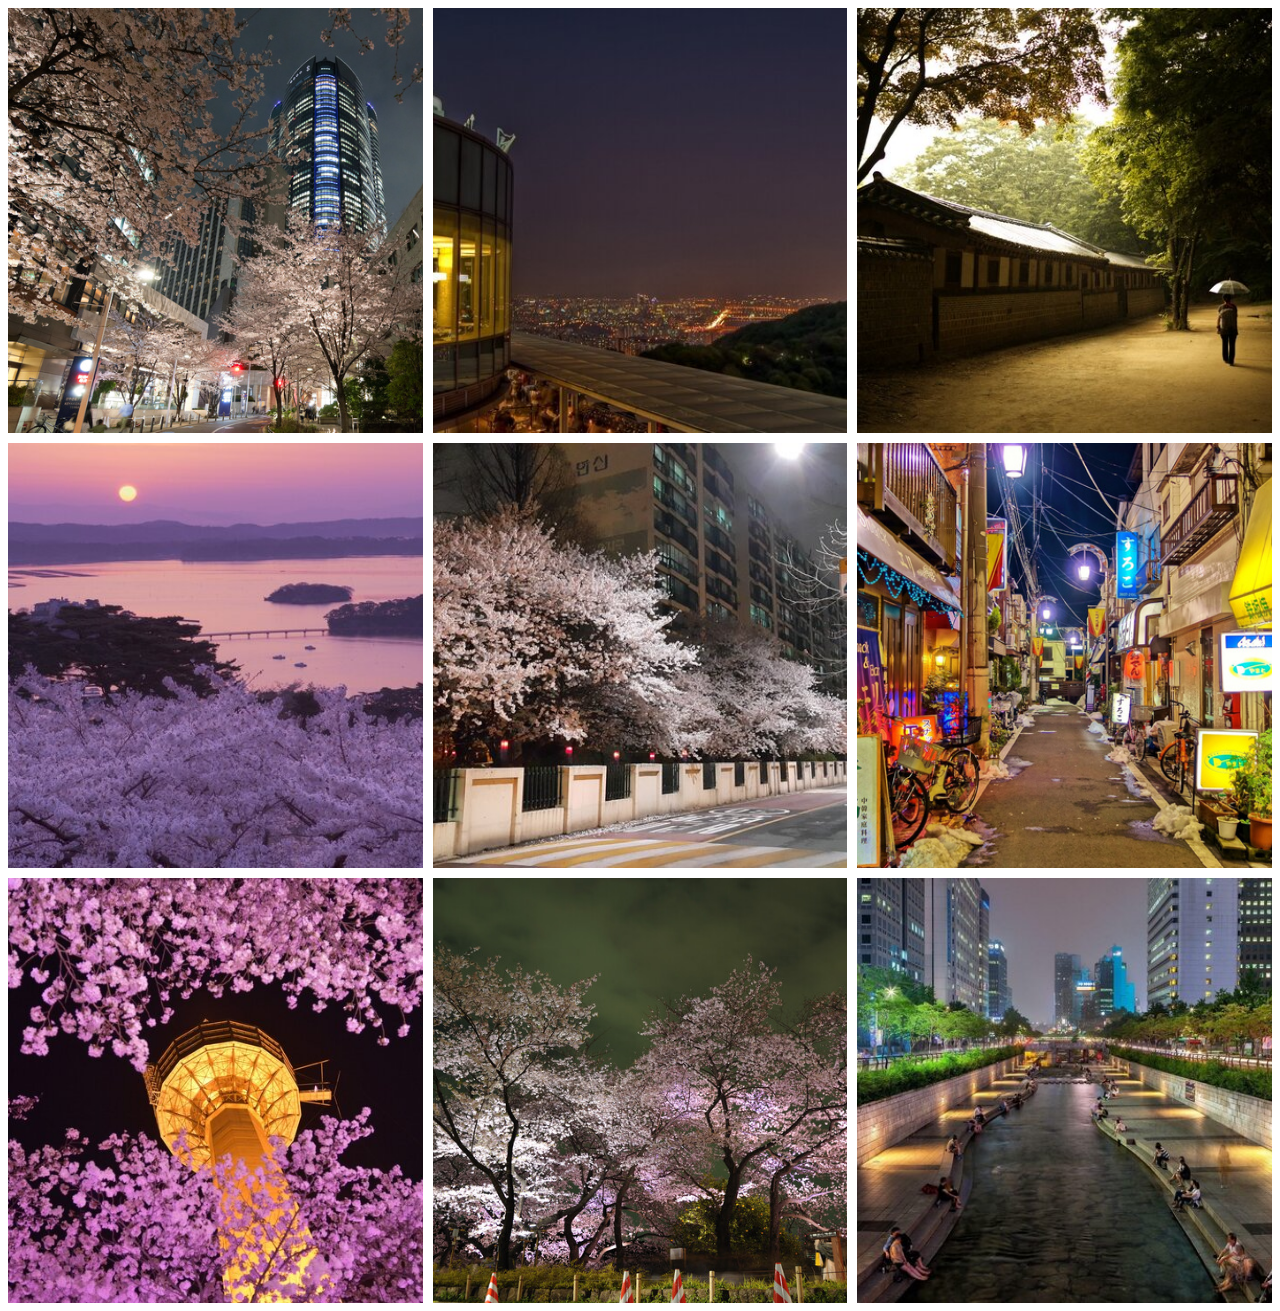
==== index.html @ 5642371b "changes" ====
<!DOCTYPE html>
<html lang="en">
<head>
    <meta charset="UTF-8">
    <meta name="viewport" content="width=device-width, initial-scale=1.0">
    <link rel="stylesheet" href="./css/style.css">
    <!-- lightbox css -->
    <link rel="stylesheet" href="basicLightbox.min.css">
    <title>Gallery</title>
</head>
<body>
    <ul class="gallery"></ul>
    <!-- lightbox js -->
    <script src="basicLightbox.min.js"></script>
    <!-- My script file -->
    <script src="js/index.js"></script>
</body>
</html>
---- css/style.css ----
.gallery {
    display: flex;
    flex-wrap: wrap;
    gap: 10px;
    padding: 0;
    margin: 0;
    list-style: none;
}
.gallery-item {
    flex: 1 0 calc(33.33% - 10px); /* Кожен елемент займає третину ширини */
}
.gallery img {
    width: 100%; 
    height: 425px; 
    object-fit: cover; 
    display: block;
}
---- basicLightbox.min.css ----
.basicLightbox{position:fixed;display:flex;justify-content:center;align-items:center;top:0;left:0;width:100%;height:100vh;background:rgba(0,0,0,.8);opacity:.01;transition:opacity .4s ease;z-index:1000;will-change:opacity}.basicLightbox--visible{opacity:1}.basicLightbox__placeholder{max-width:100%;transform:scale(.9);transition:transform .4s ease;z-index:1;will-change:transform}.basicLightbox__placeholder>iframe:first-child:last-child,.basicLightbox__placeholder>img:first-child:last-child,.basicLightbox__placeholder>video:first-child:last-child{display:block;position:absolute;top:0;right:0;bottom:0;left:0;margin:auto;max-width:95%;max-height:95%}.basicLightbox__placeholder>iframe:first-child:last-child,.basicLightbox__placeholder>video:first-child:last-child{pointer-events:auto}.basicLightbox__placeholder>img:first-child:last-child,.basicLightbox__placeholder>video:first-child:last-child{width:auto;height:auto}.basicLightbox--iframe .basicLightbox__placeholder,.basicLightbox--img .basicLightbox__placeholder,.basicLightbox--video .basicLightbox__placeholder{width:100%;height:100%;pointer-events:none}.basicLightbox--visible .basicLightbox__placeholder{transform:scale(1)}
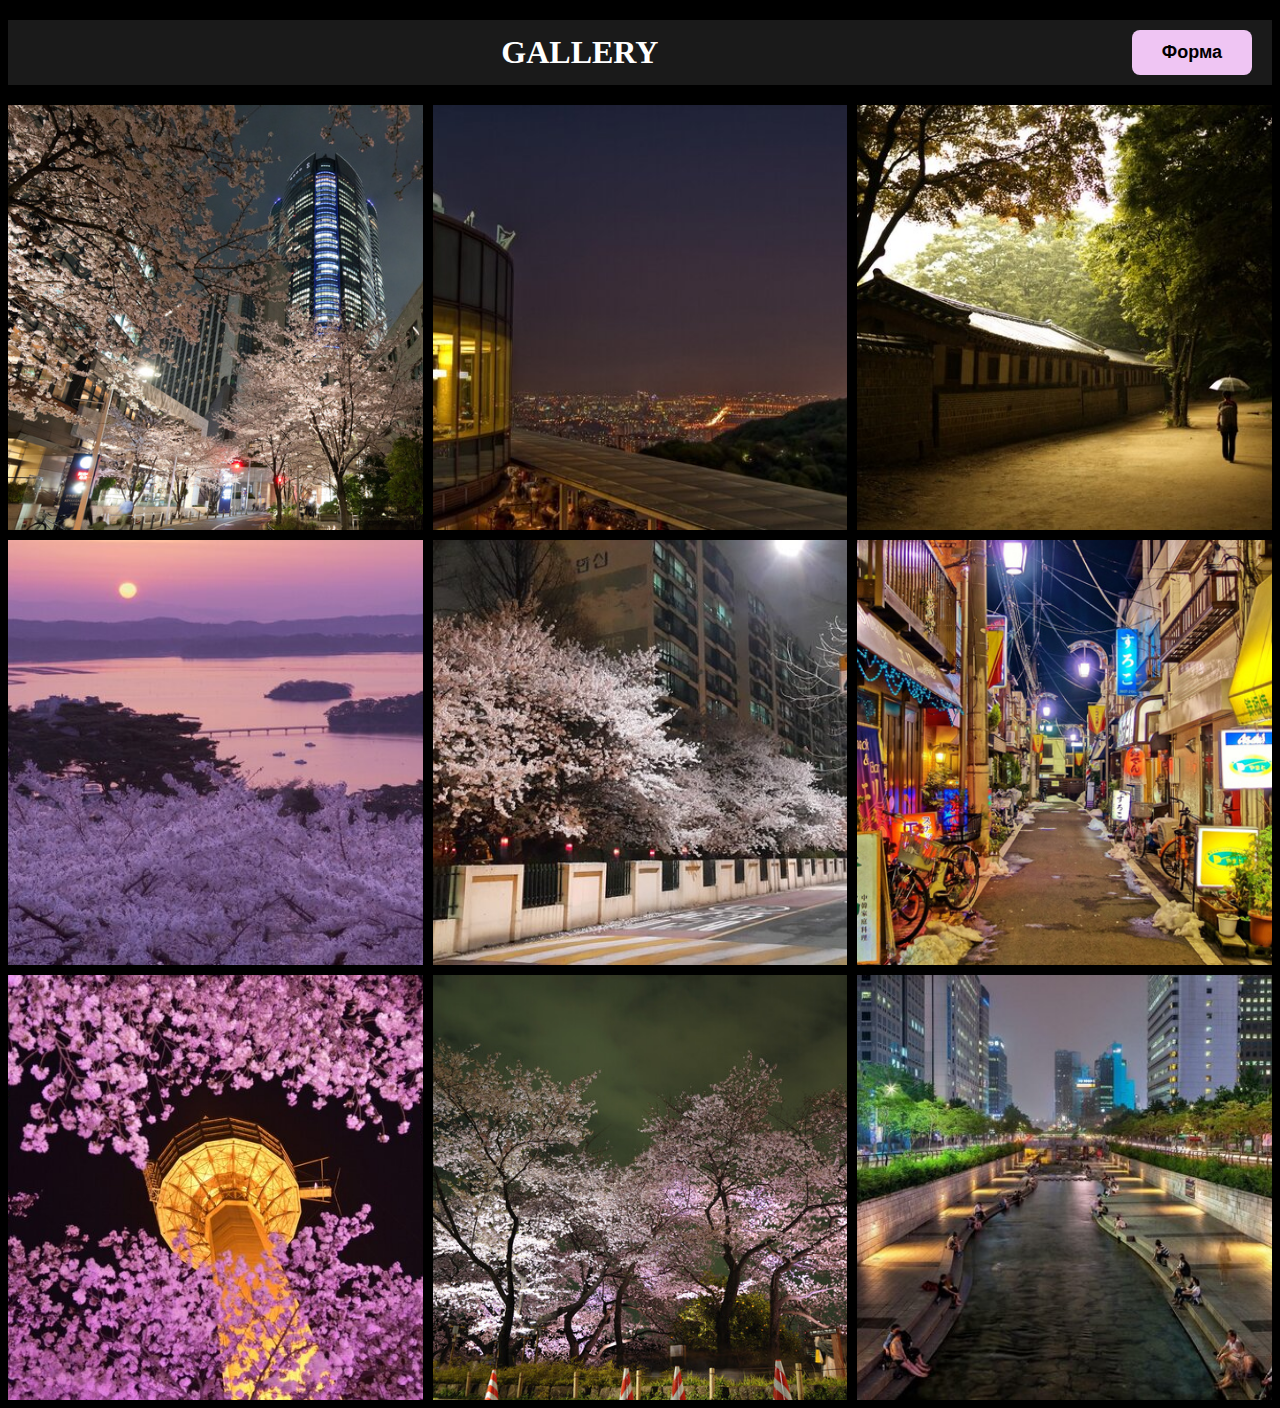
==== commit 92619ee1: "changes" ====
--- a/index.html
+++ b/index.html
@@ -9,10 +9,16 @@
     <title>Gallery</title>
 </head>
 <body>
+    
+    <div class="menu">
+        <h1>GALLERY</h1>
+        <button id="openFormButton">Форма</button>
+    </div>
     <ul class="gallery"></ul>
     <!-- lightbox js -->
     <script src="basicLightbox.min.js"></script>
     <!-- My script file -->
     <script src="js/index.js"></script>
+    <script src="js/2-form.js"></script>
 </body>
 </html>
--- a/css/style.css
+++ b/css/style.css
@@ -14,4 +14,34 @@
     height: 425px; 
     object-fit: cover; 
     display: block;
-}+}
+
+ body{
+    background-color: black;
+}
+
+.menu {
+    display: flex;
+    justify-content: space-between;
+    align-items: center;
+    background-color: #1a1a1a;
+    padding: 10px 20px;
+    margin: 20px auto;
+}
+
+.menu button {
+    background-color: #efc5f3;
+    color: black;
+    padding: 12px 30px;
+    border: none;
+    border-radius: 8px;
+    font-size: 18px;
+    font-weight: bold;
+    cursor: pointer;
+}
+.menu h1 {
+    color: white;
+    margin: 0;
+    flex: 1;
+    text-align: center;
+}
